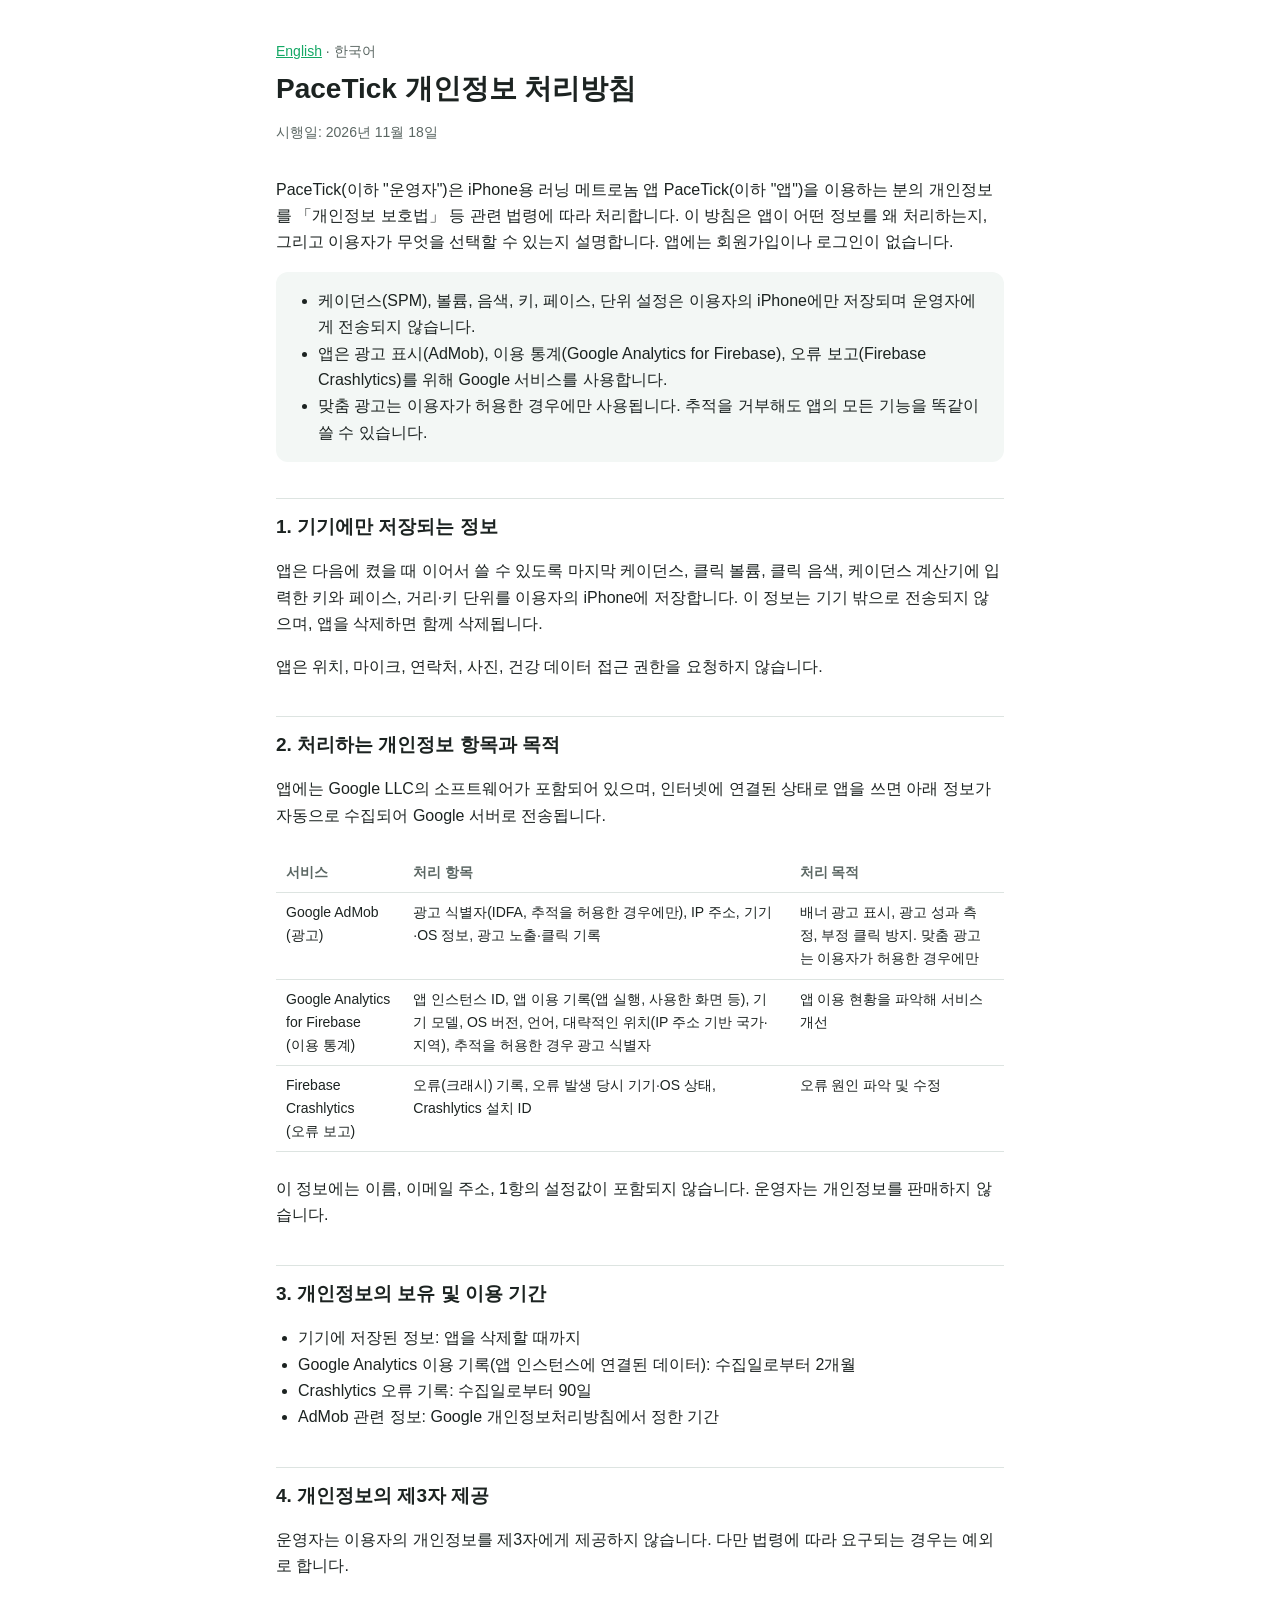
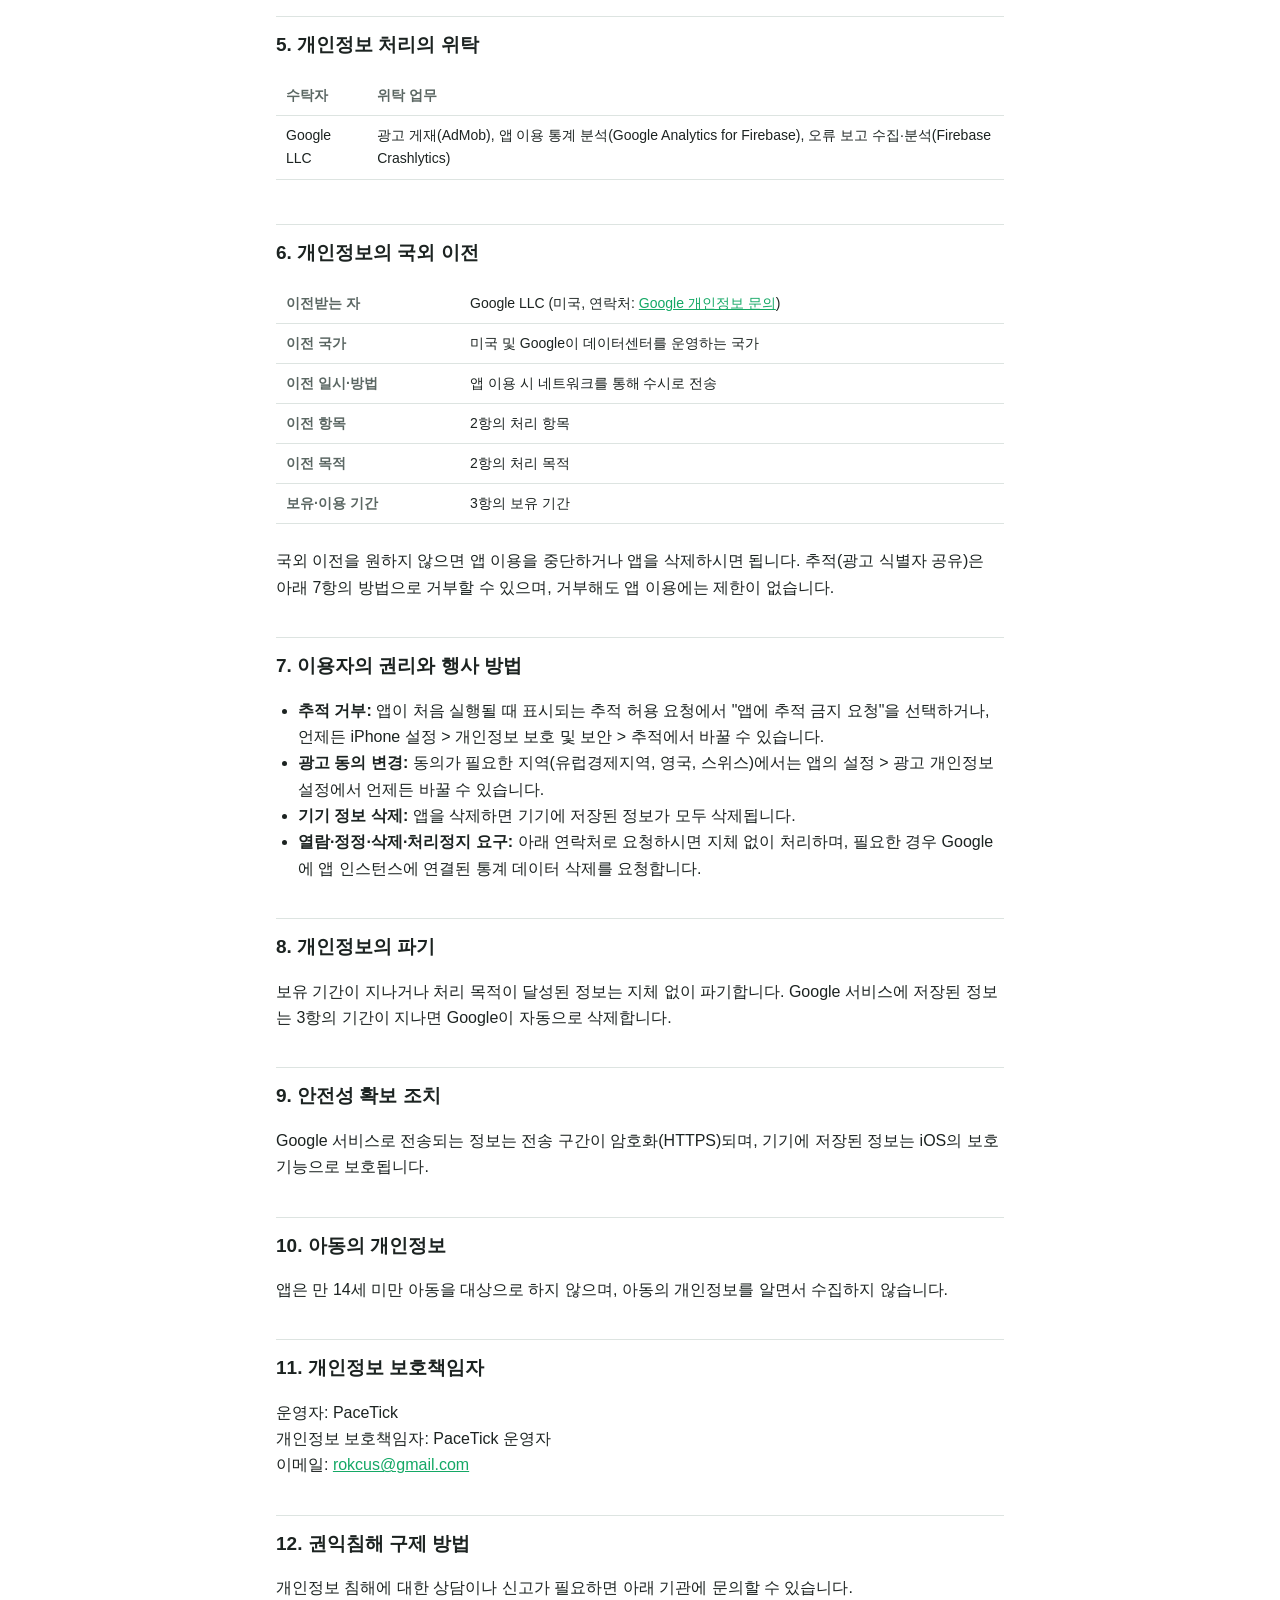
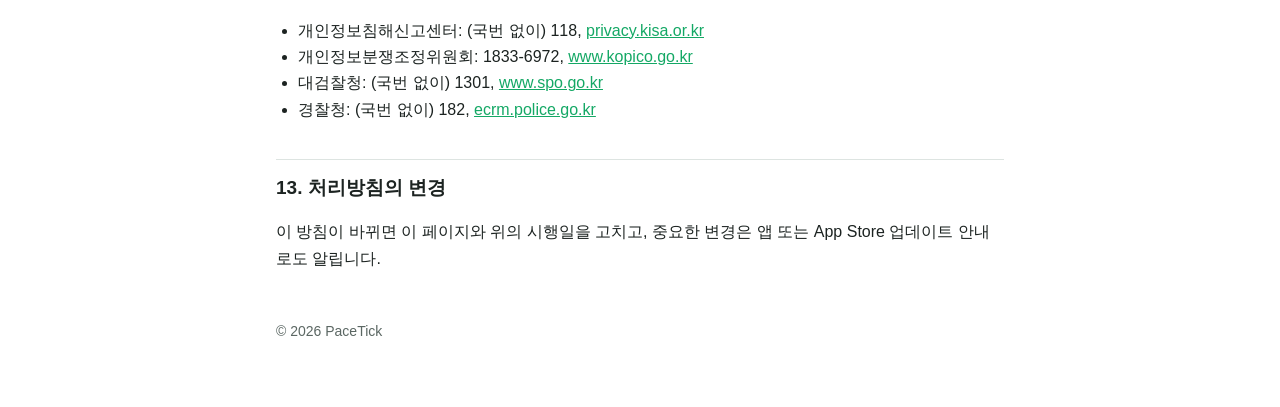
==== privacy-ko.html @ bd308ba2 "Add PaceTick privacy policy in English and Korean Co-Authored-By: Claude Opus 5.5 <noreply@anthropic" ====
<!doctype html>
<html lang="ko">
<head>
<meta charset="utf-8">
<meta name="viewport" content="width=device-width, initial-scale=1">
<title>PaceTick 개인정보 처리방침</title>
<meta name="description" content="러닝 메트로놈 앱 PaceTick의 개인정보 처리방침입니다.">
<link rel="stylesheet" href="style.css">
</head>
<body>
<main>
<header>
  <div class="lang"><a href="privacy.html" hreflang="en">English</a> · 한국어</div>
  <h1>PaceTick 개인정보 처리방침</h1>
  <p class="meta">시행일: 2026년 11월 18일</p>
</header>

<p>PaceTick(이하 "운영자")은 iPhone용 러닝 메트로놈 앱 PaceTick(이하 "앱")을 이용하는 분의 개인정보를 「개인정보 보호법」 등 관련 법령에 따라 처리합니다. 이 방침은 앱이 어떤 정보를 왜 처리하는지, 그리고 이용자가 무엇을 선택할 수 있는지 설명합니다. 앱에는 회원가입이나 로그인이 없습니다.</p>

<div class="summary">
  <ul>
    <li>케이던스(SPM), 볼륨, 음색, 키, 페이스, 단위 설정은 이용자의 iPhone에만 저장되며 운영자에게 전송되지 않습니다.</li>
    <li>앱은 광고 표시(AdMob), 이용 통계(Google Analytics for Firebase), 오류 보고(Firebase Crashlytics)를 위해 Google 서비스를 사용합니다.</li>
    <li>맞춤 광고는 이용자가 허용한 경우에만 사용됩니다. 추적을 거부해도 앱의 모든 기능을 똑같이 쓸 수 있습니다.</li>
  </ul>
</div>

<h2>1. 기기에만 저장되는 정보</h2>
<p>앱은 다음에 켰을 때 이어서 쓸 수 있도록 마지막 케이던스, 클릭 볼륨, 클릭 음색, 케이던스 계산기에 입력한 키와 페이스, 거리·키 단위를 이용자의 iPhone에 저장합니다. 이 정보는 기기 밖으로 전송되지 않으며, 앱을 삭제하면 함께 삭제됩니다.</p>
<p>앱은 위치, 마이크, 연락처, 사진, 건강 데이터 접근 권한을 요청하지 않습니다.</p>

<h2>2. 처리하는 개인정보 항목과 목적</h2>
<p>앱에는 Google LLC의 소프트웨어가 포함되어 있으며, 인터넷에 연결된 상태로 앱을 쓰면 아래 정보가 자동으로 수집되어 Google 서버로 전송됩니다.</p>
<div class="table-wrap">
<table>
  <thead><tr><th>서비스</th><th>처리 항목</th><th>처리 목적</th></tr></thead>
  <tbody>
    <tr>
      <td>Google AdMob<br>(광고)</td>
      <td>광고 식별자(IDFA, 추적을 허용한 경우에만), IP 주소, 기기·OS 정보, 광고 노출·클릭 기록</td>
      <td>배너 광고 표시, 광고 성과 측정, 부정 클릭 방지. 맞춤 광고는 이용자가 허용한 경우에만</td>
    </tr>
    <tr>
      <td>Google Analytics for Firebase<br>(이용 통계)</td>
      <td>앱 인스턴스 ID, 앱 이용 기록(앱 실행, 사용한 화면 등), 기기 모델, OS 버전, 언어, 대략적인 위치(IP 주소 기반 국가·지역), 추적을 허용한 경우 광고 식별자</td>
      <td>앱 이용 현황을 파악해 서비스 개선</td>
    </tr>
    <tr>
      <td>Firebase Crashlytics<br>(오류 보고)</td>
      <td>오류(크래시) 기록, 오류 발생 당시 기기·OS 상태, Crashlytics 설치 ID</td>
      <td>오류 원인 파악 및 수정</td>
    </tr>
  </tbody>
</table>
</div>
<p>이 정보에는 이름, 이메일 주소, 1항의 설정값이 포함되지 않습니다. 운영자는 개인정보를 판매하지 않습니다.</p>

<h2>3. 개인정보의 보유 및 이용 기간</h2>
<ul>
  <li>기기에 저장된 정보: 앱을 삭제할 때까지</li>
  <li>Google Analytics 이용 기록(앱 인스턴스에 연결된 데이터): 수집일로부터 2개월</li>
  <li>Crashlytics 오류 기록: 수집일로부터 90일</li>
  <li>AdMob 관련 정보: Google 개인정보처리방침에서 정한 기간</li>
</ul>

<h2>4. 개인정보의 제3자 제공</h2>
<p>운영자는 이용자의 개인정보를 제3자에게 제공하지 않습니다. 다만 법령에 따라 요구되는 경우는 예외로 합니다.</p>

<h2>5. 개인정보 처리의 위탁</h2>
<div class="table-wrap">
<table>
  <thead><tr><th>수탁자</th><th>위탁 업무</th></tr></thead>
  <tbody>
    <tr><td>Google LLC</td><td>광고 게재(AdMob), 앱 이용 통계 분석(Google Analytics for Firebase), 오류 보고 수집·분석(Firebase Crashlytics)</td></tr>
  </tbody>
</table>
</div>

<h2>6. 개인정보의 국외 이전</h2>
<div class="table-wrap">
<table>
  <tbody>
    <tr><th>이전받는 자</th><td>Google LLC (미국, 연락처: <a href="https://support.google.com/policies/contact/general_privacy_form">Google 개인정보 문의</a>)</td></tr>
    <tr><th>이전 국가</th><td>미국 및 Google이 데이터센터를 운영하는 국가</td></tr>
    <tr><th>이전 일시·방법</th><td>앱 이용 시 네트워크를 통해 수시로 전송</td></tr>
    <tr><th>이전 항목</th><td>2항의 처리 항목</td></tr>
    <tr><th>이전 목적</th><td>2항의 처리 목적</td></tr>
    <tr><th>보유·이용 기간</th><td>3항의 보유 기간</td></tr>
  </tbody>
</table>
</div>
<p>국외 이전을 원하지 않으면 앱 이용을 중단하거나 앱을 삭제하시면 됩니다. 추적(광고 식별자 공유)은 아래 7항의 방법으로 거부할 수 있으며, 거부해도 앱 이용에는 제한이 없습니다.</p>

<h2>7. 이용자의 권리와 행사 방법</h2>
<ul>
  <li><strong>추적 거부:</strong> 앱이 처음 실행될 때 표시되는 추적 허용 요청에서 "앱에 추적 금지 요청"을 선택하거나, 언제든 iPhone 설정 &gt; 개인정보 보호 및 보안 &gt; 추적에서 바꿀 수 있습니다.</li>
  <li><strong>광고 동의 변경:</strong> 동의가 필요한 지역(유럽경제지역, 영국, 스위스)에서는 앱의 설정 &gt; 광고 개인정보 설정에서 언제든 바꿀 수 있습니다.</li>
  <li><strong>기기 정보 삭제:</strong> 앱을 삭제하면 기기에 저장된 정보가 모두 삭제됩니다.</li>
  <li><strong>열람·정정·삭제·처리정지 요구:</strong> 아래 연락처로 요청하시면 지체 없이 처리하며, 필요한 경우 Google에 앱 인스턴스에 연결된 통계 데이터 삭제를 요청합니다.</li>
</ul>

<h2>8. 개인정보의 파기</h2>
<p>보유 기간이 지나거나 처리 목적이 달성된 정보는 지체 없이 파기합니다. Google 서비스에 저장된 정보는 3항의 기간이 지나면 Google이 자동으로 삭제합니다.</p>

<h2>9. 안전성 확보 조치</h2>
<p>Google 서비스로 전송되는 정보는 전송 구간이 암호화(HTTPS)되며, 기기에 저장된 정보는 iOS의 보호 기능으로 보호됩니다.</p>

<h2>10. 아동의 개인정보</h2>
<p>앱은 만 14세 미만 아동을 대상으로 하지 않으며, 아동의 개인정보를 알면서 수집하지 않습니다.</p>

<h2>11. 개인정보 보호책임자</h2>
<p>운영자: PaceTick<br>
개인정보 보호책임자: PaceTick 운영자<br>
이메일: <a href="mailto:rokcus@gmail.com">rokcus@gmail.com</a></p>

<h2>12. 권익침해 구제 방법</h2>
<p>개인정보 침해에 대한 상담이나 신고가 필요하면 아래 기관에 문의할 수 있습니다.</p>
<ul>
  <li>개인정보침해신고센터: (국번 없이) 118, <a href="https://privacy.kisa.or.kr">privacy.kisa.or.kr</a></li>
  <li>개인정보분쟁조정위원회: 1833-6972, <a href="https://www.kopico.go.kr">www.kopico.go.kr</a></li>
  <li>대검찰청: (국번 없이) 1301, <a href="https://www.spo.go.kr">www.spo.go.kr</a></li>
  <li>경찰청: (국번 없이) 182, <a href="https://ecrm.police.go.kr">ecrm.police.go.kr</a></li>
</ul>

<h2>13. 처리방침의 변경</h2>
<p>이 방침이 바뀌면 이 페이지와 위의 시행일을 고치고, 중요한 변경은 앱 또는 App Store 업데이트 안내로도 알립니다.</p>

<footer>© 2026 PaceTick</footer>
</main>
</body>
</html>
---- style.css ----
:root {
  --bg: #ffffff;
  --text: #1c2321;
  --muted: #5b6763;
  --line: #dde4e1;
  --accent: #14a865;
  --panel: #f3f7f5;
}
@media (prefers-color-scheme: dark) {
  :root {
    --bg: #0e1513;
    --text: #e8eeeb;
    --muted: #9aa8a3;
    --line: #26322e;
    --accent: #34d67f;
    --panel: #16201d;
  }
}
* { box-sizing: border-box; }
body {
  margin: 0;
  background: var(--bg);
  color: var(--text);
  font: 16px/1.65 -apple-system, BlinkMacSystemFont, "Apple SD Gothic Neo", "Segoe UI", Roboto, sans-serif;
}
main { max-width: 760px; margin: 0 auto; padding: 40px 16px 64px; }
header { margin-bottom: 32px; }
.lang { font-size: 14px; color: var(--muted); }
.lang a { color: var(--accent); }
h1 { font-size: 28px; line-height: 1.3; margin: 8px 0 4px; }
h2 { font-size: 19px; margin: 36px 0 8px; padding-top: 12px; border-top: 1px solid var(--line); }
h3 { font-size: 16px; margin: 20px 0 4px; }
p, li { color: var(--text); }
.meta { color: var(--muted); font-size: 14px; }
a { color: var(--accent); }
ul { padding-left: 22px; }
.summary { background: var(--panel); border-radius: 12px; padding: 16px 20px; }
.summary ul { margin: 0; }
.table-wrap { overflow-x: auto; }
table { width: 100%; border-collapse: collapse; font-size: 14px; margin: 8px 0; }
th, td { text-align: left; vertical-align: top; padding: 8px 10px; border-bottom: 1px solid var(--line); }
th { color: var(--muted); font-weight: 600; }
footer { margin-top: 48px; color: var(--muted); font-size: 14px; }
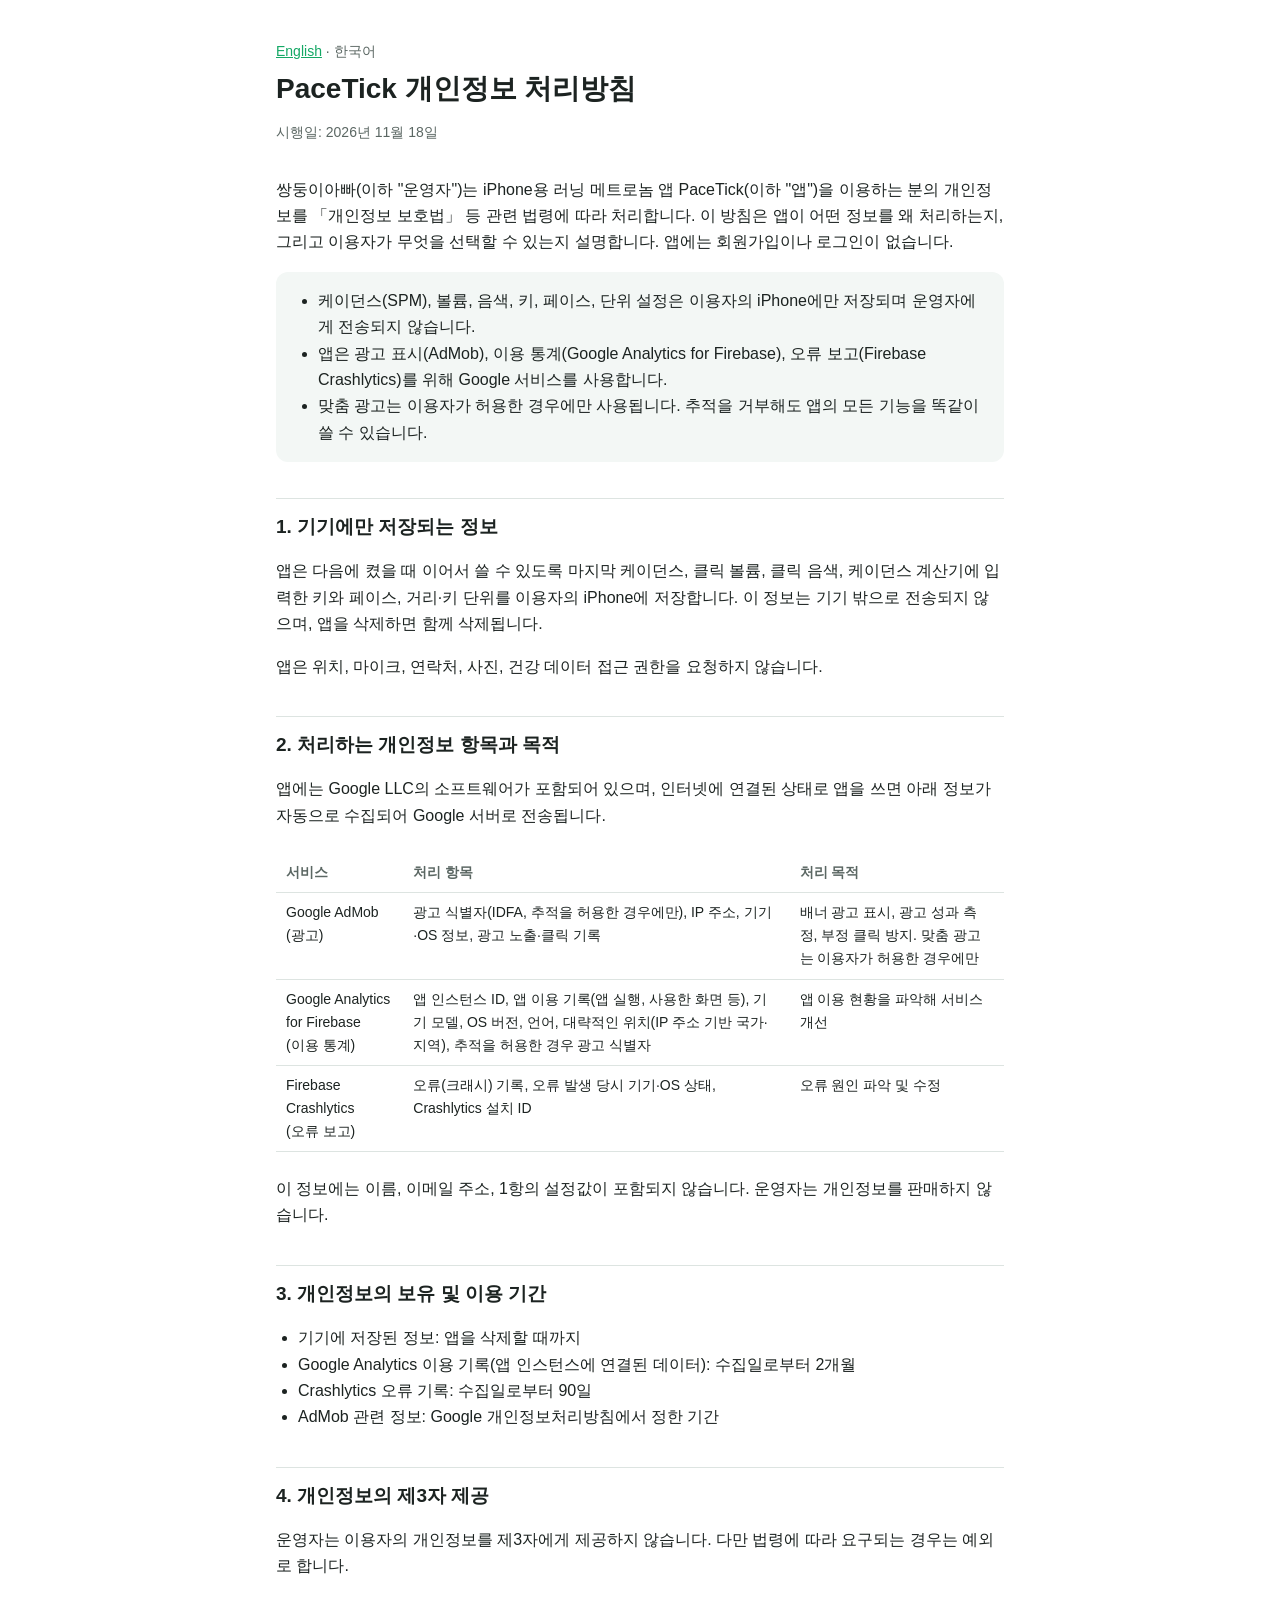
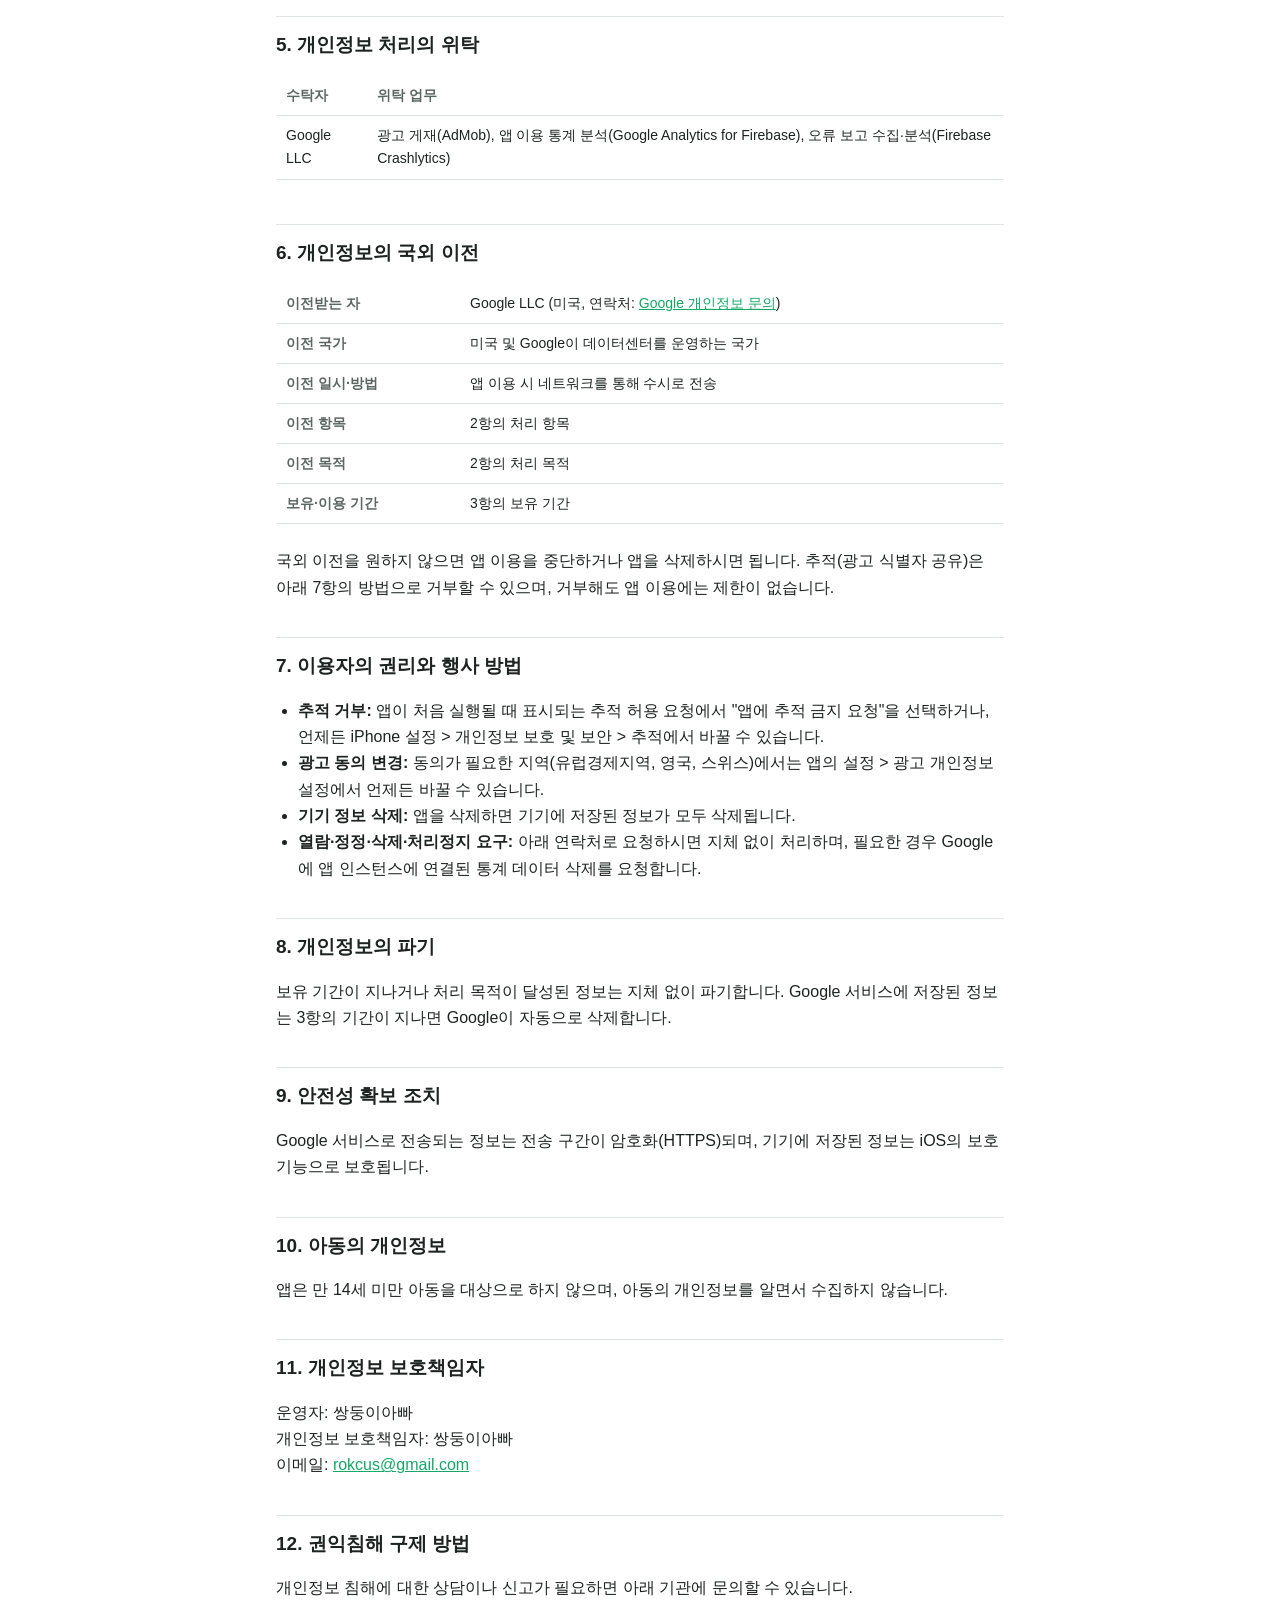
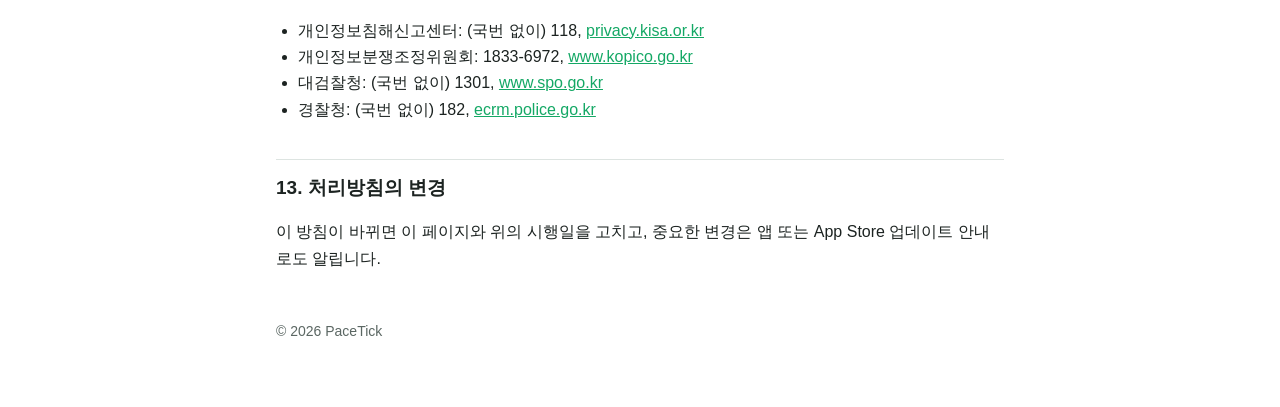
==== commit bb95e655: "Name the operator as 쌍둥이아빠 Co-Authored-By: Claude Opus 5.5 <noreply@anthropic.com>" ====
--- a/privacy-ko.html
+++ b/privacy-ko.html
@@ -15,7 +15,7 @@
   <p class="meta">시행일: 2026년 11월 18일</p>
 </header>
 
-<p>PaceTick(이하 "운영자")은 iPhone용 러닝 메트로놈 앱 PaceTick(이하 "앱")을 이용하는 분의 개인정보를 「개인정보 보호법」 등 관련 법령에 따라 처리합니다. 이 방침은 앱이 어떤 정보를 왜 처리하는지, 그리고 이용자가 무엇을 선택할 수 있는지 설명합니다. 앱에는 회원가입이나 로그인이 없습니다.</p>
+<p>쌍둥이아빠(이하 "운영자")는 iPhone용 러닝 메트로놈 앱 PaceTick(이하 "앱")을 이용하는 분의 개인정보를 「개인정보 보호법」 등 관련 법령에 따라 처리합니다. 이 방침은 앱이 어떤 정보를 왜 처리하는지, 그리고 이용자가 무엇을 선택할 수 있는지 설명합니다. 앱에는 회원가입이나 로그인이 없습니다.</p>
 
 <div class="summary">
   <ul>
@@ -109,8 +109,8 @@
 <p>앱은 만 14세 미만 아동을 대상으로 하지 않으며, 아동의 개인정보를 알면서 수집하지 않습니다.</p>
 
 <h2>11. 개인정보 보호책임자</h2>
-<p>운영자: PaceTick<br>
-개인정보 보호책임자: PaceTick 운영자<br>
+<p>운영자: 쌍둥이아빠<br>
+개인정보 보호책임자: 쌍둥이아빠<br>
 이메일: <a href="mailto:rokcus@gmail.com">rokcus@gmail.com</a></p>
 
 <h2>12. 권익침해 구제 방법</h2>
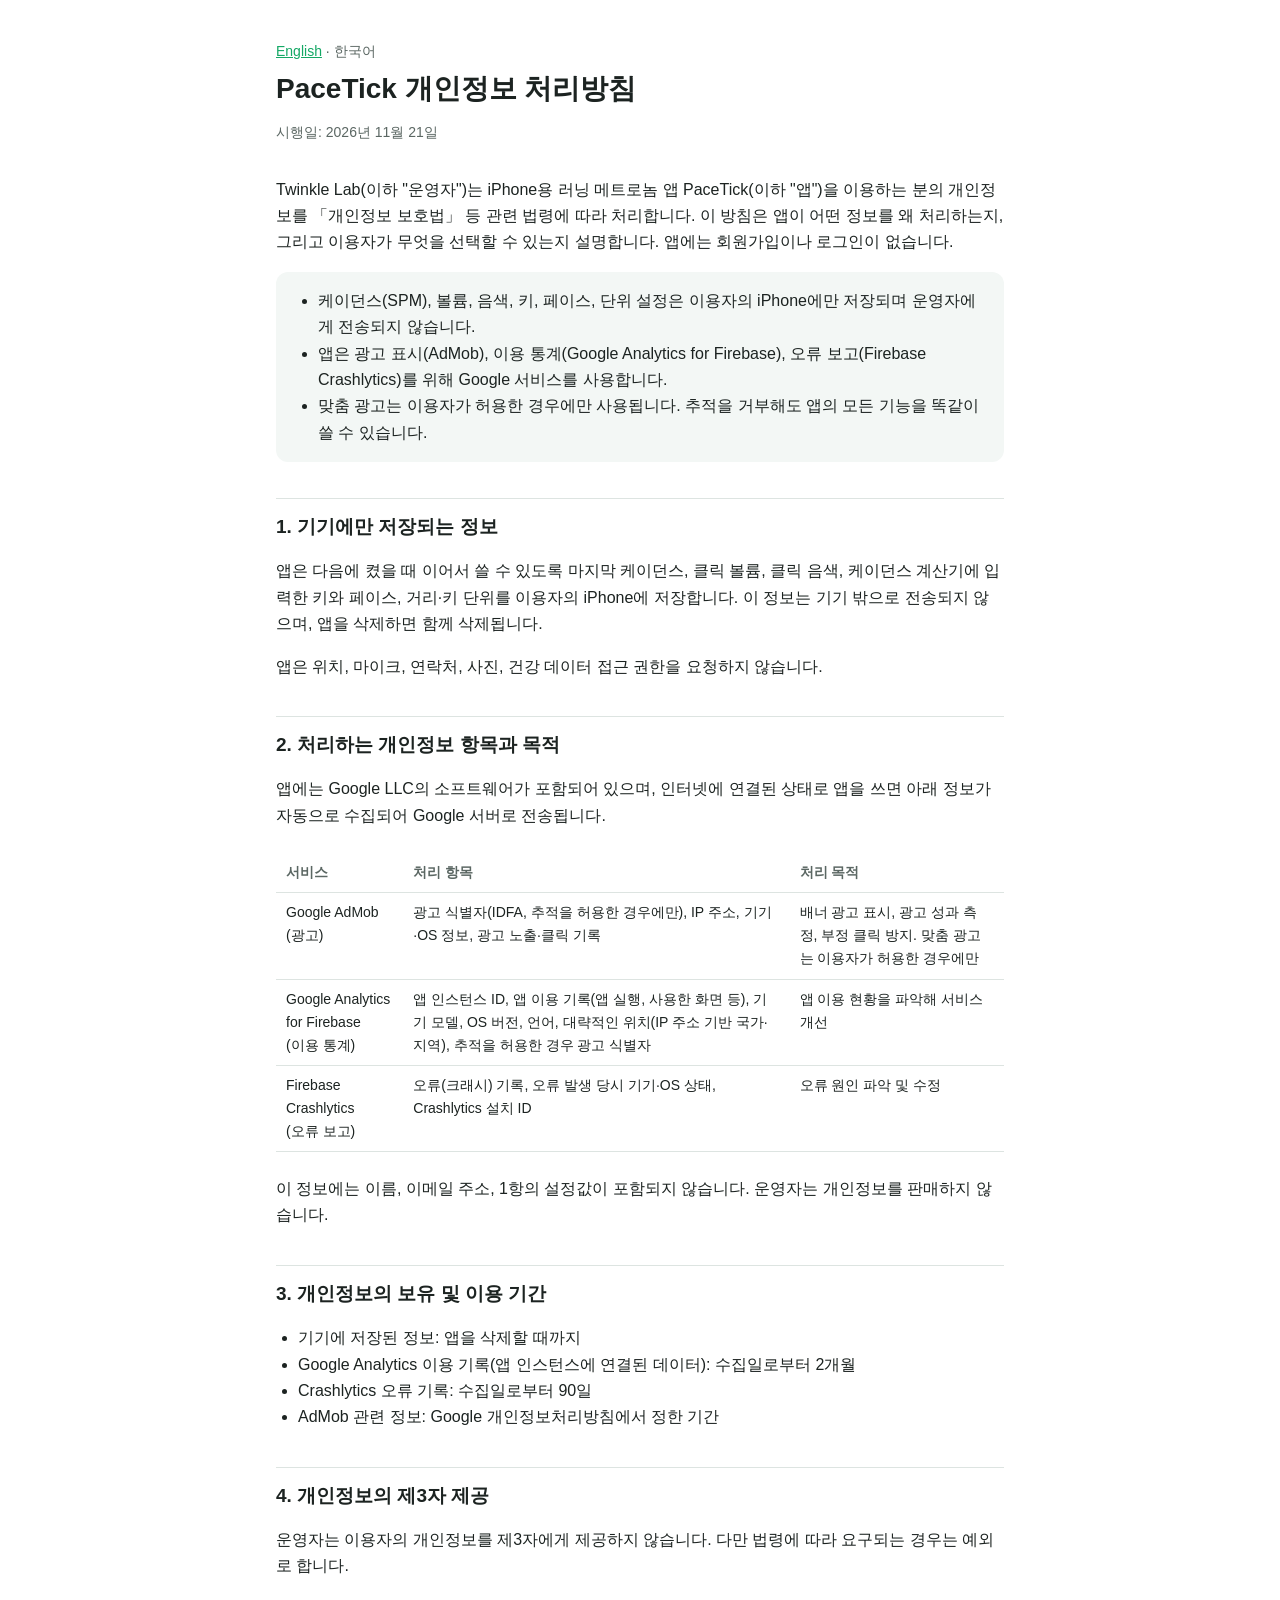
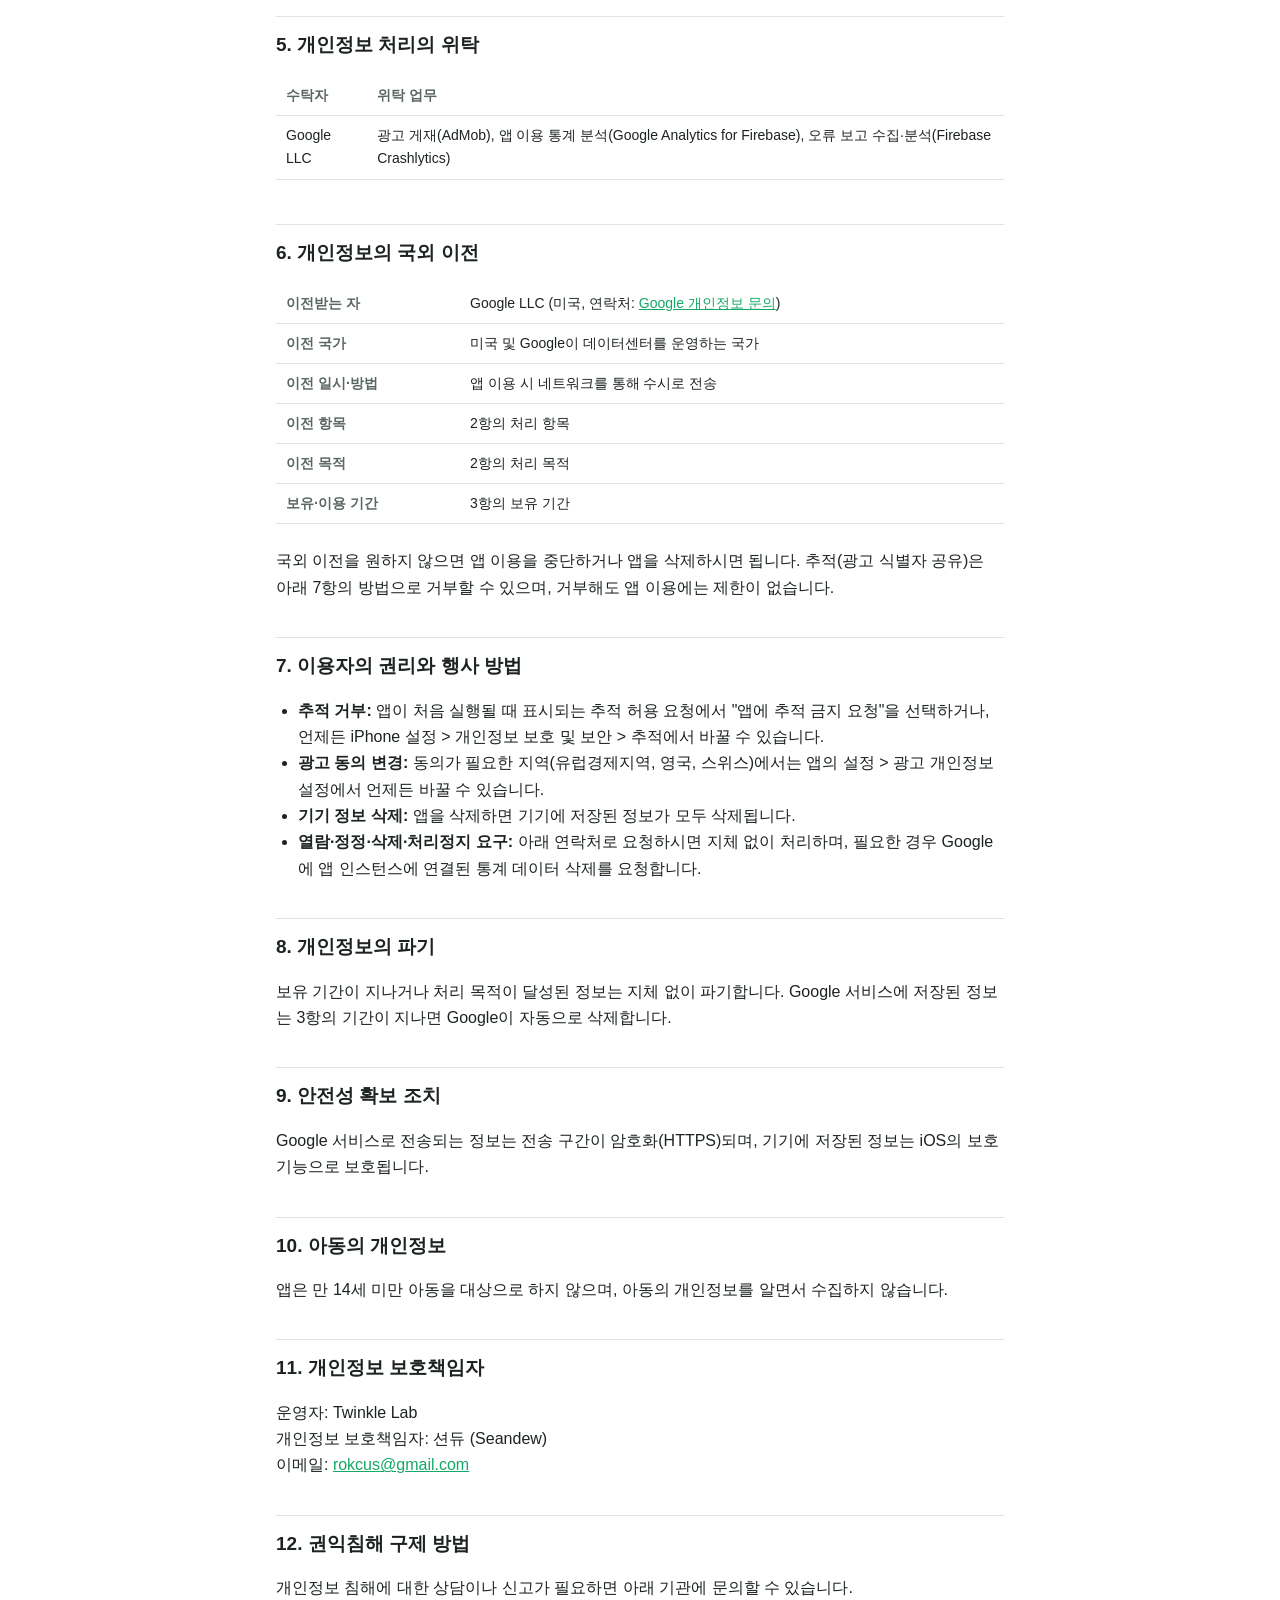
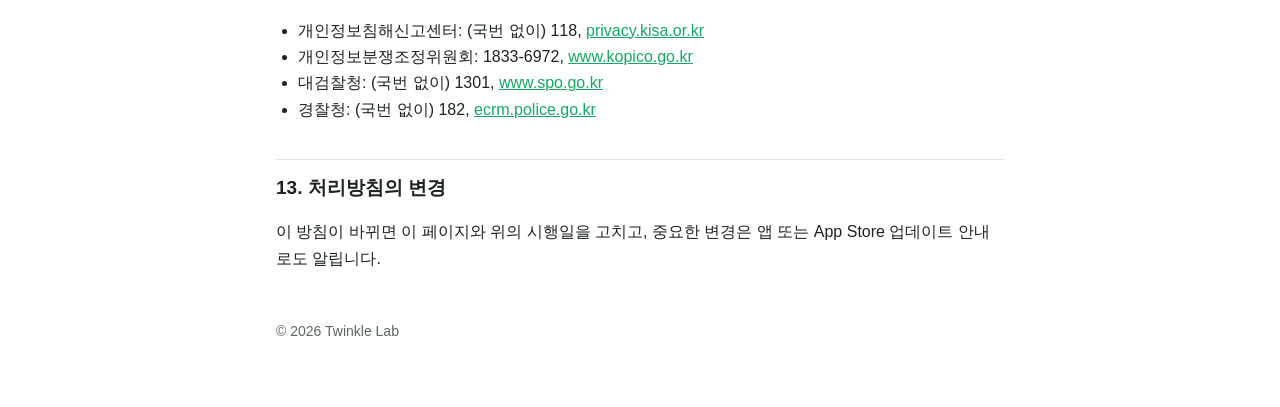
==== commit 9fb310ea: "Use Twinkle Lab as the operator and Seandew as the privacy contact Co-Authored-By: Claude Opus 5.5 <" ====
--- a/privacy-ko.html
+++ b/privacy-ko.html
@@ -12,10 +12,10 @@
 <header>
   <div class="lang"><a href="privacy.html" hreflang="en">English</a> · 한국어</div>
   <h1>PaceTick 개인정보 처리방침</h1>
-  <p class="meta">시행일: 2026년 11월 18일</p>
+  <p class="meta">시행일: 2026년 11월 21일</p>
 </header>
 
-<p>쌍둥이아빠(이하 "운영자")는 iPhone용 러닝 메트로놈 앱 PaceTick(이하 "앱")을 이용하는 분의 개인정보를 「개인정보 보호법」 등 관련 법령에 따라 처리합니다. 이 방침은 앱이 어떤 정보를 왜 처리하는지, 그리고 이용자가 무엇을 선택할 수 있는지 설명합니다. 앱에는 회원가입이나 로그인이 없습니다.</p>
+<p>Twinkle Lab(이하 "운영자")는 iPhone용 러닝 메트로놈 앱 PaceTick(이하 "앱")을 이용하는 분의 개인정보를 「개인정보 보호법」 등 관련 법령에 따라 처리합니다. 이 방침은 앱이 어떤 정보를 왜 처리하는지, 그리고 이용자가 무엇을 선택할 수 있는지 설명합니다. 앱에는 회원가입이나 로그인이 없습니다.</p>
 
 <div class="summary">
   <ul>
@@ -109,8 +109,8 @@
 <p>앱은 만 14세 미만 아동을 대상으로 하지 않으며, 아동의 개인정보를 알면서 수집하지 않습니다.</p>
 
 <h2>11. 개인정보 보호책임자</h2>
-<p>운영자: 쌍둥이아빠<br>
-개인정보 보호책임자: 쌍둥이아빠<br>
+<p>운영자: Twinkle Lab<br>
+개인정보 보호책임자: 션듀 (Seandew)<br>
 이메일: <a href="mailto:rokcus@gmail.com">rokcus@gmail.com</a></p>
 
 <h2>12. 권익침해 구제 방법</h2>
@@ -125,7 +125,7 @@
 <h2>13. 처리방침의 변경</h2>
 <p>이 방침이 바뀌면 이 페이지와 위의 시행일을 고치고, 중요한 변경은 앱 또는 App Store 업데이트 안내로도 알립니다.</p>
 
-<footer>© 2026 PaceTick</footer>
+<footer>© 2026 Twinkle Lab</footer>
 </main>
 </body>
 </html>
